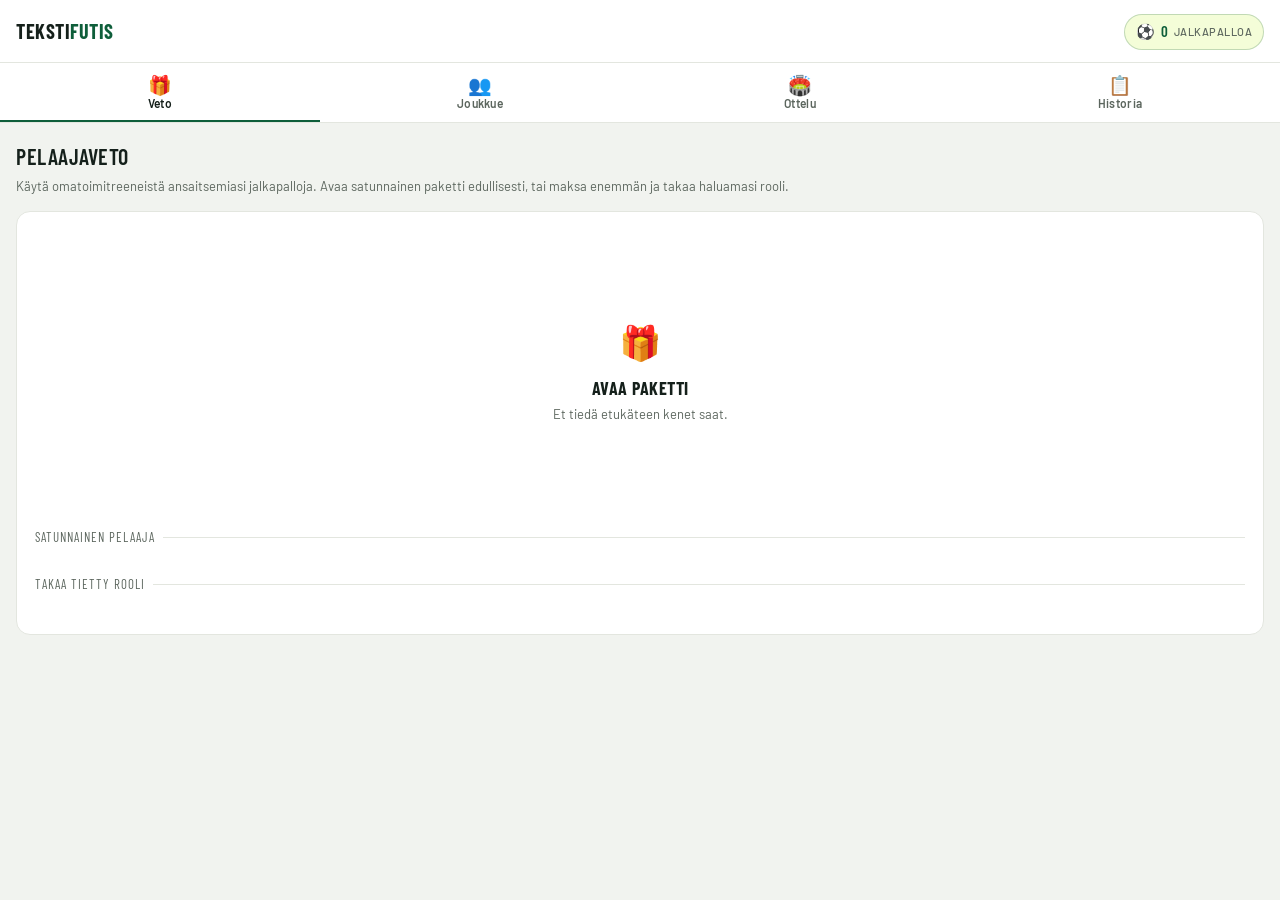
==== tekstifutis.html @ 1ab84e1a "Add files via upload" ====
<!DOCTYPE html>
<html lang="fi">
<head>
<meta charset="UTF-8">
<meta name="viewport" content="width=device-width, initial-scale=1.0, viewport-fit=cover">
<title>Tekstifutis</title>
<link rel="preconnect" href="https://fonts.googleapis.com">
<link rel="preconnect" href="https://fonts.gstatic.com" crossorigin>
<link href="https://fonts.googleapis.com/css2?family=Barlow:wght@400;500;600;700&family=Barlow+Condensed:wght@500;600;700&display=swap" rel="stylesheet">
<link rel="stylesheet" href="tekstifutis.css">
</head>
<body>
<div class="app">
  <div class="topbar">
    <div class="topbar-row">
      <div class="brand">Teksti<span>futis</span></div>
      <div class="pill gold"><span>⚽</span><span id="w-balls">0</span><span class="lbl">jalkapalloa</span></div>
    </div>
  </div>

  <nav class="tabs">
    <button class="tab active" data-tab="veto"><span class="ico">🎁</span>Veto</button>
    <button class="tab" data-tab="joukkue"><span class="ico">👥</span>Joukkue</button>
    <button class="tab" data-tab="ottelu"><span class="ico">🏟️</span>Ottelu</button>
    <button class="tab" data-tab="historia"><span class="ico">📋</span>Historia</button>
  </nav>

  <main>
    <section class="view active" id="view-veto">
      <h2>Pelaajaveto</h2>
      <p class="sub">Käytä omatoimitreeneistä ansaitsemiasi jalkapalloja. Avaa satunnainen paketti edullisesti, tai maksa enemmän ja takaa haluamasi rooli.</p>
      <div class="card">
        <div class="pack-stage" id="pack-stage">
          <div class="empty"><div class="ee">🎁</div><b>Avaa paketti</b><div style="font-size:13px;">Et tiedä etukäteen kenet saat.</div></div>
        </div>
        <div class="section-label">Satunnainen pelaaja</div>
        <div class="buy-list" id="buy-random"></div>
        <div class="section-label">Takaa tietty rooli</div>
        <div class="buy-list" id="buy-roles"></div>
        <p class="pity" id="pity-note"></p>
        <p class="pity" id="cap-note"></p>
      </div>
    </section>

    <section class="view" id="view-joukkue">
      <h2>Kokoonpano</h2>
      <p class="sub">8v8. Napauta paikkaa asettaaksesi pelaajan, tai vedä pelaajia paikalta toiselle, vaihtopenkille ja takaisin. Napauta pelaajaa nähdäksesi kaikki attribuutit.</p>
      <div class="teamname-row"><label for="teamname">Joukkue</label><input id="teamname" maxlength="22" placeholder="Oma joukkue"></div>
      <div class="formrow" id="formrow"></div>
      <div class="forces" id="forces"></div>
      <div class="pitch-wrap"><div class="pitch" id="pitch"></div></div>
      <div class="hint"><span class="warn-i">!</span> = pelaaja väärällä paikalla · vedä kahvasta <b>⠿</b> siirtääksesi pelaajan</div>
      <button class="btn btn-ghost" id="btn-autofill" style="margin-bottom:6px;">Täytä kenttä automaattisesti</button>
      <div class="section-label" id="sub-label">Vaihtopenkki</div>
      <div class="subrow" id="subrow"></div>
      <div id="bench-area"></div>
    </section>

    <section class="view" id="view-ottelu">
      <h2>Ottelu</h2>
      <p class="sub">Haasta vastustaja. Vahvuudet, väsyminen ja tuuri ratkaisevat — vaihtopelaajat auttavat loppukiriä.</p>
      <div id="match-area"></div>
    </section>

    <section class="view" id="view-historia">
      <h2>Historia</h2>
      <p class="sub">Aiemmat ottelusi ja niiden tulokset.</p>
      <div id="hist-area"></div>
    </section>
  </main>
</div>

<div class="overlay" id="overlay"><div class="sheet" id="sheet"></div></div>
<div class="toast" id="toast"></div>
<script src="tekstifutis.js"></script>
</body>
</html>
---- tekstifutis.css ----
:root{
    --bg:#F1F3EF; --surface:#FFFFFF; --ink:#15201B; --ink-soft:#5C665E; --ink-faint:#8A938B;
    --line:#E3E6DF; --brand:#0E5E3A; --accent:#C5F23E; --accent-ink:#1A2A10; --radius:14px;
    --bg2:var(--surface); --panel:var(--surface); --panel2:var(--bg);
    --grass:var(--brand); --grass-dim:#0B4A2E;
    --text:var(--ink); --muted:var(--ink-soft); --gold:#B07A12; --warn:#C0356A;
  }
  :root[data-theme="dark"]{
    --bg:#0F1512; --surface:#18201C; --ink:#E8ECE6; --ink-soft:#9CA79E; --ink-faint:#6C766E;
    --line:#29332D; --brand:#2BA06C; --accent:#C5F23E; --accent-ink:#16240C;
    --grass-dim:#1f9b4d; --gold:#D9A93A; --warn:#E0738F;
  }
  *{box-sizing:border-box; -webkit-tap-highlight-color:transparent;}
  html,body{margin:0;padding:0;}
  body{font-family:'Barlow',system-ui,sans-serif; background:var(--bg); color:var(--text); min-height:100dvh; line-height:1.45;}
  .app{margin:0 auto; min-height:100dvh; display:flex; flex-direction:column;
    background:var(--bg);}

  .topbar{position:sticky; top:0; z-index:20; padding:14px 16px 12px; background:var(--surface); border-bottom:1px solid var(--line);}
  .topbar-row{display:flex; align-items:center; justify-content:space-between; gap:10px;}
  .brand{font-family:'Barlow Condensed'; font-weight:700; font-size:20px; letter-spacing:.5px; text-transform:uppercase;}
  .brand span{color:var(--grass);}
  .pill{display:inline-flex; align-items:center; gap:6px; padding:6px 11px; border-radius:999px; font-family:'Barlow Condensed'; font-weight:600; font-size:15px; border:1px solid var(--line); background:var(--panel);}
  .pill.gold{color:var(--brand); border-color:rgba(14,94,58,.22); background:rgba(197,242,62,.20);}
  .pill .lbl{font-family:'Barlow'; font-weight:500; font-size:11px; color:var(--muted); text-transform:uppercase; letter-spacing:.5px;}

  .tabs{display:flex; background:var(--bg2); border-bottom:1px solid var(--line);}
  .tab{flex:1; padding:12px 4px 10px; text-align:center; cursor:pointer; border:none; background:none; color:var(--muted); font-family:'Barlow'; font-weight:600; font-size:12px; letter-spacing:.3px; border-bottom:2px solid transparent; transition:color .15s,border-color .15s;}
  .tab .ico{display:block; font-size:19px; margin-bottom:2px; line-height:1;}
  .tab.active{color:var(--text); border-bottom-color:var(--grass);}

  main{flex:1; padding:18px 16px 32px;}
  .view{display:none; animation:fade .2s ease;}
  .view.active{display:block;}
  @keyframes fade{from{opacity:0; transform:translateY(4px);} to{opacity:1; transform:none;}}
  h2{font-family:'Barlow Condensed'; font-weight:600; font-size:22px; text-transform:uppercase; letter-spacing:.5px; margin:0 0 4px;}
  .sub{color:var(--muted); font-size:13px; margin:0 0 16px;}

  .card{background:var(--panel); border:1px solid var(--line); border-radius:14px; padding:18px;}
  .card + .card{margin-top:14px;}
  .btn{display:inline-flex; align-items:center; justify-content:center; gap:8px; width:100%; padding:14px; border:none; border-radius:12px; cursor:pointer; font-family:'Barlow Condensed'; font-weight:600; font-size:16px; letter-spacing:.5px; text-transform:uppercase; transition:transform .08s,filter .15s;}
  .btn:active{transform:scale(.98);}
  .btn-primary{background:var(--brand); color:#fff;}
  .btn-gold{background:var(--gold); color:#1a1404;}
  .btn-ghost{background:var(--panel2); color:var(--text); border:1px solid var(--line);}
  .btn-danger{background:rgba(192,53,106,.10); color:var(--warn); border:1px solid rgba(192,53,106,.30);}
  .btn:disabled{opacity:.4; cursor:not-allowed; filter:grayscale(.4);}

  .big-num{font-family:'Barlow Condensed'; font-weight:700; font-size:46px; line-height:1; color:var(--grass);}
  .train-meta{display:flex; justify-content:space-between; align-items:flex-end; margin-bottom:16px;}
  .daycount{text-align:right; color:var(--muted); font-size:13px;}
  .daycount b{display:block; font-family:'Barlow Condensed'; font-size:24px; color:var(--text);}
  .dots{display:flex; gap:6px; margin:14px 0 18px;}
  .dot{flex:1; height:6px; border-radius:3px; background:var(--line);}
  .dot.on{background:var(--grass);}
  .pity{font-size:12px; color:var(--muted); margin-top:12px; text-align:center;}

  .pack-stage{min-height:280px; display:flex; flex-direction:column; align-items:center; justify-content:center; gap:18px; position:relative; overflow:hidden;}
  .reveal-wrap{position:relative; display:flex; align-items:center; justify-content:center;}
  .reveal-card{position:relative; z-index:2; width:210px; border-radius:16px; padding:18px; text-align:center; border:2px solid var(--rc,#9ca3af); background:linear-gradient(180deg,var(--panel2),var(--panel)); box-shadow:0 0 0 1px rgba(0,0,0,.3),0 14px 40px -10px var(--rc,#9ca3af); animation:pop .45s cubic-bezier(.2,1.3,.4,1); overflow:hidden;}
  @keyframes pop{0%{opacity:0; transform:scale(.6) rotateY(40deg);} 100%{opacity:1; transform:none;}}
  .reveal-card .rar{font-family:'Barlow Condensed'; font-weight:700; font-size:12px; letter-spacing:1.5px; text-transform:uppercase; color:var(--rc);}
  .reveal-card .stars{font-size:15px; color:var(--rc); margin:2px 0 8px; letter-spacing:2px;}
  .reveal-card .pname{font-family:'Barlow Condensed'; font-weight:600; font-size:21px; line-height:1.1;}
  .reveal-card .ppos{display:inline-block; margin-top:6px; font-size:11px; font-weight:600; color:var(--muted); text-transform:uppercase; letter-spacing:.5px;}
  .reveal-stats{display:grid; grid-template-columns:1fr 1fr; gap:5px 12px; margin-top:14px; text-align:left;}
  .reveal-stats div{display:flex; justify-content:space-between; font-size:12px; color:var(--muted);}
  .reveal-stats b{color:var(--text); font-family:'Barlow Condensed'; font-weight:600;}
  /* OSTOEFEKTIT (kasvavat harvinaisuuden mukaan) */
  .reveal-card.fx-shine::after{content:''; position:absolute; inset:0; background:linear-gradient(110deg,transparent 30%,rgba(255,255,255,.4) 50%,transparent 70%); transform:translateX(-130%) skewX(-18deg); animation:shine 1s ease .3s 1 forwards; pointer-events:none;}
  .reveal-card.fx-pulse{animation:pop .45s cubic-bezier(.2,1.3,.4,1), glowpulse 1.6s ease .45s infinite;}
  @keyframes shine{to{transform:translateX(130%) skewX(-18deg);}}
  @keyframes glowpulse{0%,100%{box-shadow:0 0 0 1px rgba(0,0,0,.3),0 14px 40px -12px var(--rc);}50%{box-shadow:0 0 0 1px rgba(0,0,0,.3),0 14px 56px -6px var(--rc);}}
  .fx-rays{position:absolute; z-index:1; width:340px; height:340px; left:50%; top:50%; transform:translate(-50%,-50%); border-radius:50%; opacity:.22; pointer-events:none;
    background:repeating-conic-gradient(from 0deg, var(--rc) 0deg 4deg, transparent 4deg 17deg);
    -webkit-mask:radial-gradient(circle, #000 12%, transparent 62%); mask:radial-gradient(circle, #000 12%, transparent 62%); animation:spin 7s linear infinite;}
  @keyframes spin{to{transform:translate(-50%,-50%) rotate(360deg);}}
  .fx-flash{position:absolute; z-index:0; inset:0; pointer-events:none; background:radial-gradient(circle at center, var(--rc) 0%, transparent 60%); opacity:0; animation:flash 1.1s ease forwards;}
  @keyframes flash{0%{opacity:.5;}100%{opacity:0;}}
  .sparkle{position:absolute; z-index:3; left:50%; top:50%; width:7px; height:7px; border-radius:50%; background:var(--rc); box-shadow:0 0 7px var(--rc); pointer-events:none; animation:sparkle .95s ease forwards;}
  @keyframes sparkle{0%{transform:translate(-50%,-50%) scale(.2); opacity:0;}18%{opacity:1;}100%{transform:translate(calc(-50% + var(--dx)),calc(-50% + var(--dy))) scale(.9); opacity:0;}}

  .buy-list{display:flex; flex-direction:column; gap:8px; margin-top:4px;}
  .buy-btn{padding:12px; border-radius:12px; border:1px solid var(--line); background:var(--panel); cursor:pointer; display:flex; align-items:center; gap:11px; transition:transform .08s, border-color .15s;}
  .buy-btn:active{transform:scale(.98);}
  .buy-btn:disabled{opacity:.45; cursor:not-allowed;}
  .buy-btn .bb-badge{width:32px; height:32px; border-radius:9px; display:flex; align-items:center; justify-content:center; font-family:'Barlow Condensed'; font-weight:700; font-size:13px; flex-shrink:0;}
  .buy-btn .bb-badge.rnd{background:var(--panel2); color:var(--text); border:1px dashed var(--line);}
  .buy-btn .bb-label{font-family:'Barlow Condensed'; font-weight:600; font-size:15px; flex:1; min-width:0; text-align:left; letter-spacing:.2px;}
  .buy-btn .bb-cost{margin-left:auto; flex-shrink:0; font-size:13px; color:var(--brand); font-weight:700; background:rgba(197,242,62,.20); border:1px solid rgba(14,94,58,.20); padding:4px 10px; border-radius:8px; white-space:nowrap;}
  .confirm-line{display:flex; justify-content:space-between; align-items:center; padding:11px 0; border-bottom:1px solid var(--line); font-size:14px;}
  .confirm-line:last-of-type{border-bottom:none;}
  .confirm-line .cl-v{font-family:'Barlow Condensed'; font-weight:700; font-size:16px;}
  .confirm-line .cl-v.bad{color:var(--warn);}
  .confirm-line .cl-v.good{color:var(--grass);}

  .teamname-row{display:flex; align-items:center; gap:8px; margin-bottom:14px;}
  .teamname-row label{font-size:11px; color:var(--muted); text-transform:uppercase; letter-spacing:.5px; flex-shrink:0;}
  #teamname{flex:1; min-width:0; background:var(--panel); border:1px solid var(--line); border-radius:10px; color:var(--text); font-family:'Barlow Condensed'; font-weight:600; font-size:16px; padding:9px 12px; letter-spacing:.3px;}
  #teamname:focus{outline:none; border-color:var(--grass);}

  .forces{display:grid; grid-template-columns:repeat(4,1fr); gap:8px; margin-bottom:14px;}
  .force{background:var(--panel); border:1px solid var(--line); border-radius:10px; padding:9px 6px; text-align:center;}
  .force .fl{font-size:10px; color:var(--muted); text-transform:uppercase; letter-spacing:.5px;}
  .force .fv{font-family:'Barlow Condensed'; font-weight:700; font-size:22px;}

  .formrow{display:flex; gap:6px; margin-bottom:12px;}
  .formbtn{flex:1; padding:9px 2px; border-radius:9px; border:1px solid var(--line); background:var(--panel); color:var(--muted); font-family:'Barlow Condensed'; font-weight:600; font-size:12.5px; cursor:pointer; letter-spacing:.3px;}
  .formbtn.active{border-color:var(--grass); color:var(--text); background:var(--panel2);}

  .pitch-wrap{position:relative; width:100%; max-width:380px; margin:0 auto 6px;}
  .pitch{position:relative; width:100%; aspect-ratio:7/9; border-radius:12px; overflow:hidden; border:2px solid rgba(255,255,255,.22);
    background:repeating-linear-gradient(180deg,#0E5E3A 0 11.11%,#0C5232 11.11% 22.22%);}
  .m{position:absolute; border:1.5px solid rgba(255,255,255,.28); pointer-events:none;}
  .m-half{left:0; right:0; top:50%; height:0; border-width:0 0 1.5px 0;}
  .m-circle{width:30%; aspect-ratio:1; left:50%; top:50%; transform:translate(-50%,-50%); border-radius:50%;}
  .m-spot{width:5px; height:5px; background:rgba(255,255,255,.5); border:none; border-radius:50%; left:50%; top:50%; transform:translate(-50%,-50%);}
  .m-box{width:56%; height:15%; left:50%; transform:translateX(-50%);}
  .m-box.top{top:0; border-top:none;} .m-box.bot{bottom:0; border-bottom:none;}
  .m-goal{width:24%; height:4%; left:50%; transform:translateX(-50%);}
  .m-goal.top{top:0; border-top:none;} .m-goal.bot{bottom:0; border-bottom:none;}

  .slot{position:absolute; transform:translate(-50%,-50%); z-index:3; cursor:pointer; border:none; background:none; padding:0; touch-action:none; user-select:none;}
  .slot-empty{width:46px; height:46px; border-radius:50%; border:2px dashed rgba(255,255,255,.42); display:flex; flex-direction:column; align-items:center; justify-content:center; color:rgba(255,255,255,.85); background:rgba(0,0,0,.18);}
  .slot-empty .se-role{font-family:'Barlow Condensed'; font-weight:700; font-size:12px; line-height:1;}
  .slot-empty .se-plus{font-size:13px; line-height:1; opacity:.8;}

  /* UUSI PELAAJAKORTTI */
  .slot-card{width:88px; border-radius:10px; padding:5px 6px 6px; background:var(--surface); border:1.5px solid var(--cardc,#9ca3af); box-shadow:0 2px 10px -3px rgba(0,0,0,.12); position:relative;}
  .sc-name{font-size:11px; font-weight:700; white-space:nowrap; overflow:hidden; text-overflow:ellipsis; line-height:1.15; margin-bottom:3px; text-align:center;}
  .sc-body{display:flex; align-items:center; gap:6px;}
  .sc-ovr{font-family:'Barlow Condensed'; font-weight:700; font-size:27px; line-height:.85; color:var(--cardc); flex-shrink:0;}
  .sc-attrs{display:flex; flex-direction:column; gap:1px; flex:1; min-width:0;}
  .sc-role{align-self:stretch; font-family:'Barlow Condensed'; font-weight:700; font-size:8px; line-height:1; padding:2px 0; border-radius:3px; text-align:center; margin-bottom:2px; letter-spacing:.3px;}
  .sc-chip{display:flex; justify-content:space-between; gap:3px; font-size:9px; font-weight:700; color:var(--muted); line-height:1.25;}
  .sc-chip .v{color:var(--text);}
  .sc-warn{position:absolute; top:-7px; right:-6px; width:17px; height:17px; border-radius:50%; background:var(--warn); color:#1a0606; font-size:11px; font-weight:800; display:flex; align-items:center; justify-content:center; line-height:1; z-index:2;}
  .pos-MV{background:#fbbf24; color:#1a1404;} .pos-P{background:#3b82f6; color:#fff;} .pos-K{background:#2ee06a; color:#07140c;} .pos-H{background:#ef4444; color:#fff;}

  .slot.drop-hi .slot-empty{border-color:var(--grass); background:rgba(46,224,106,.3);}
  .slot.drop-hi .slot-card{outline:2px solid var(--grass); outline-offset:2px;}
  .subcell.drop-hi{border-color:var(--grass)!important; border-style:solid!important; background:rgba(46,224,106,.12)!important;}
  #bench-area.drop-hi-zone{outline:2px dashed var(--grass); outline-offset:5px; border-radius:12px;}
  .drag-ghost{position:fixed; z-index:90; pointer-events:none; transform:translate(-50%,-50%); opacity:.95;}
  .ghost-card{width:74px; border-radius:9px; padding:5px; text-align:center; background:var(--surface); border:1.5px solid var(--cardc,#9ca3af); box-shadow:0 6px 18px rgba(0,0,0,.14);}
  .ghost-card .gc-ovr{font-family:'Barlow Condensed'; font-weight:700; font-size:20px; color:var(--cardc);}
  .ghost-card .gc-name{font-size:10px; font-weight:600; white-space:nowrap; overflow:hidden; text-overflow:ellipsis;}

  .hint{font-size:11px; color:var(--muted); text-align:center; margin:8px 0 14px; line-height:1.6;}
  .hint .warn-i{color:var(--warn); font-weight:700;}

  .section-label{font-family:'Barlow Condensed'; font-size:13px; text-transform:uppercase; letter-spacing:1px; color:var(--muted); margin:18px 0 10px; display:flex; align-items:center; gap:8px;}
  .section-label::after{content:''; flex:1; height:1px; background:var(--line);}

  /* VAIHTOPENKKI */
  .subrow{display:grid; grid-template-columns:repeat(3,1fr); gap:8px; margin-bottom:4px;}
  .subcell{border-radius:11px; border:1px solid var(--line); background:var(--panel); padding:8px 8px 9px; min-height:64px; cursor:pointer; touch-action:none; user-select:none; display:flex; flex-direction:column; gap:5px;}
  .subcell.empty{border-style:dashed; align-items:center; justify-content:center; color:var(--muted); text-align:center; gap:3px;}
  .subcell.empty .se-plus{font-size:18px; line-height:1;}
  .subcell.empty .se-tx{font-size:10px;}
  .sub-top{display:flex; align-items:center; gap:6px;}
  .sub-badge{width:24px; height:24px; border-radius:6px; display:flex; align-items:center; justify-content:center; font-family:'Barlow Condensed'; font-weight:700; font-size:10px; flex-shrink:0;}
  .sub-name{font-size:12px; font-weight:600; white-space:nowrap; overflow:hidden; text-overflow:ellipsis; flex:1;}
  .sub-bot{display:flex; align-items:center; gap:8px;}
  .sub-ovr{font-family:'Barlow Condensed'; font-weight:700; font-size:18px; color:var(--cardc); line-height:1;}
  .sub-attrs{font-size:9px; color:var(--muted); white-space:nowrap; overflow:hidden; text-overflow:ellipsis;}

  /* KOKOELMA */
  .plist{display:flex; flex-direction:column; gap:8px;}
  .prow{display:flex; align-items:center; gap:11px; padding:10px 12px; border-radius:11px; background:var(--panel); border:1px solid var(--line); cursor:grab; user-select:none; -webkit-user-select:none; touch-action:none;}
  .prow:active{cursor:grabbing;}
  body.dragging, body.dragging *{user-select:none !important; -webkit-user-select:none !important; cursor:grabbing !important;}
  .pos-badge{flex-shrink:0; width:34px; height:34px; border-radius:9px; display:flex; align-items:center; justify-content:center; font-family:'Barlow Condensed'; font-weight:700; font-size:13px;}
  .pinfo{flex:1; min-width:0;}
  .pinfo .pn{font-weight:600; font-size:14px; display:flex; align-items:center; gap:7px;}
  .rar-tag{font-size:9px; font-weight:700; text-transform:uppercase; letter-spacing:.5px; padding:2px 5px; border-radius:4px;}
  .pinfo .pst{font-size:11px; color:var(--muted); margin-top:1px;}
  .ovr{flex-shrink:0; font-family:'Barlow Condensed'; font-weight:700; font-size:21px; width:30px; text-align:center;}
  .grip{flex-shrink:0; padding:8px 4px; margin:-8px -2px; color:var(--muted); cursor:grab; touch-action:none; user-select:none; font-size:17px; line-height:1; letter-spacing:-2px;}
  .grip:active{cursor:grabbing;}

  .empty{text-align:center; padding:30px 16px; color:var(--muted);}
  .empty .ee{font-size:34px; margin-bottom:8px;}
  .empty b{display:block; color:var(--text); font-family:'Barlow Condensed'; font-size:18px; margin-bottom:4px; text-transform:uppercase; letter-spacing:.5px;}

  .overlay{position:fixed; inset:0; background:rgba(4,10,7,.72); backdrop-filter:blur(3px); z-index:60; display:none; align-items:flex-end; justify-content:center;}
  .overlay.show{display:flex;}
  .sheet{width:100%; max-width:480px; background:var(--bg2); border-top-left-radius:20px; border-top-right-radius:20px; border:1px solid var(--line); border-bottom:none; padding:20px 16px calc(24px + env(safe-area-inset-bottom)); max-height:84dvh; overflow-y:auto; animation:up .25s cubic-bezier(.2,.9,.3,1);}
  @keyframes up{from{transform:translateY(100%);} to{transform:none;}}
  .sheet-grab{width:38px; height:4px; border-radius:2px; background:var(--line); margin:0 auto 16px;}
  .dt-head{display:flex; align-items:center; gap:12px; margin-bottom:6px;}
  .dt-pos{width:46px; height:46px; border-radius:11px; display:flex; align-items:center; justify-content:center; font-family:'Barlow Condensed'; font-weight:700; font-size:15px; flex-shrink:0;}
  .dt-name{font-family:'Barlow Condensed'; font-weight:600; font-size:22px; line-height:1.1;}
  .dt-meta{font-size:12px; color:var(--muted); margin-top:2px;}
  .dt-ovr{margin-left:auto; font-family:'Barlow Condensed'; font-weight:700; font-size:34px;}
  .dt-warn{background:rgba(192,53,106,.10); border:1px solid rgba(192,53,106,.30); color:var(--warn); font-size:12px; padding:9px 12px; border-radius:9px; margin:12px 0;}
  .attrs{display:flex; flex-direction:column; gap:9px; margin:16px 0;}
  .attr{display:flex; align-items:center; gap:10px;}
  .attr .al{width:84px; font-size:12px; color:var(--muted); display:flex; align-items:center; gap:5px;}
  .attr.key .al{color:var(--text); font-weight:600;}
  .attr .star{color:var(--gold); font-size:10px;}
  .attr .bar{flex:1; height:8px; border-radius:4px; background:var(--panel2); overflow:hidden;}
  .attr .fill{height:100%; border-radius:4px; background:var(--grass);}
  .attr .av{width:26px; text-align:right; font-family:'Barlow Condensed'; font-weight:700; font-size:14px;}
  .sheet-actions{display:flex; flex-direction:column; gap:9px; margin-top:6px;}
  .pick-list{display:flex; flex-direction:column; gap:8px; margin-top:4px;}
  .pick-row{display:flex; align-items:center; gap:11px; padding:10px 12px; border-radius:11px; background:var(--panel); border:1px solid var(--line); cursor:pointer; width:100%; text-align:left;}
  .pick-row.match{border-color:var(--grass-dim);}
  .pick-tag{margin-left:auto; font-size:10px; font-weight:600; padding:3px 7px; border-radius:6px; flex-shrink:0;}
  .pick-tag.ok{background:rgba(14,94,58,.12); color:var(--brand);} .pick-tag.off{background:rgba(192,53,106,.12); color:var(--warn);}

  .scoreboard{background:var(--surface); border:1px solid var(--line); border-radius:14px; padding:16px; text-align:center; margin-bottom:14px;}
  .sb-teams{display:flex; align-items:center; justify-content:center; gap:14px;}
  .sb-name{flex:1; font-family:'Barlow Condensed'; font-weight:600; font-size:15px; text-transform:uppercase; letter-spacing:.5px; word-break:break-word;}
  .sb-name.home{text-align:right; color:var(--grass);}
  .sb-name.away{text-align:left;}
  .sb-score{font-family:'Barlow Condensed'; font-weight:700; font-size:38px; min-width:96px;}
  .sb-min{font-size:11px; color:var(--muted); margin-top:4px; letter-spacing:1px; text-transform:uppercase;}
  .feed{display:flex; flex-direction:column; gap:7px; margin-top:14px;}
  .ev{display:flex; gap:10px; padding:9px 12px; border-radius:10px; background:var(--panel); border:1px solid var(--line); font-size:13px; animation:slidein .3s ease;}
  @keyframes slidein{from{opacity:0; transform:translateX(-8px);} to{opacity:1; transform:none;}}
  .ev .emin{font-family:'Barlow Condensed'; font-weight:700; color:var(--muted); flex-shrink:0; width:40px; white-space:nowrap;}
  .ev.goal{font-weight:600;}
  .ev.goal .etxt{font-family:'Barlow Condensed'; font-weight:600; font-size:15px; text-transform:uppercase; letter-spacing:.5px;}
  .ev.goal-home{background:rgba(14,94,58,.10); border-color:var(--brand); border-left:4px solid var(--brand);}
  .ev.goal-home .etxt{color:var(--grass);}
  .ev.goal-home .emin{color:var(--grass);}
  .ev.goal-away{background:rgba(192,53,106,.10); border-color:var(--warn); border-left:4px solid var(--warn);}
  .ev.goal-away .etxt{color:var(--warn);}
  .ev.goal-away .emin{color:var(--warn);}
  .nm{font-weight:700;}
  .nm.home{color:var(--brand);} .nm.away{color:var(--warn);}
  .tm.home{color:var(--brand); font-weight:600;} .tm.away{color:var(--warn); font-weight:600;}
  .sb-score.flash-home{animation:flashHome .7s ease;} .sb-score.flash-away{animation:flashAway .7s ease;}
  @keyframes flashHome{0%,100%{color:inherit;}40%{color:var(--grass); transform:scale(1.12);}}
  @keyframes flashAway{0%,100%{color:inherit;}40%{color:#f1948a; transform:scale(1.12);}}
  .ev.save{border-color:#3a5a6a;}
  .ev.chance{border-color:#8a6d2e;}
  .ev.kortti, .ev.rike{background:linear-gradient(90deg,#3a2e10,#13241c); border-color:#7a5e1a;}
  .ev.kortti .emin, .ev.rike .emin{color:var(--gold);}
  .ev.lisa{border-color:#3a5a6a; border-style:dashed; color:var(--text); font-weight:600;}
  .ev.lisa .emin{color:#2563B0;}
  .ev.sub{border-color:#2e6a8a; background:linear-gradient(90deg,#10222e,#13241c);}
  .ev.sub .emin{color:#2563B0;}
  .ev.info{opacity:.85; font-style:italic; color:var(--muted);}
  .ev.info .emin{color:var(--ink-faint);}
  .result-banner{text-align:center; padding:18px; border-radius:14px; margin-top:14px; animation:pop .4s;}
  .result-banner.win{background:linear-gradient(180deg,#10331e,#0e1b15); border:1px solid var(--grass-dim);}
  .result-banner.loss{background:linear-gradient(180deg,#331515,#0e1b15); border:1px solid #5a2323;}
  .result-banner.draw{background:var(--panel); border:1px solid var(--line);}
  .result-banner .rt{font-family:'Barlow Condensed'; font-weight:700; font-size:26px; text-transform:uppercase; letter-spacing:1px;}
  .result-banner .rr{font-size:13px; color:var(--muted); margin-top:4px;}

  .toast{position:fixed; left:50%; bottom:26px; transform:translateX(-50%) translateY(20px); opacity:0; background:#06140d; border:1px solid var(--grass-dim); color:var(--text); padding:11px 18px; border-radius:11px; font-size:14px; font-weight:500; pointer-events:none; transition:opacity .25s,transform .25s; z-index:70; max-width:90%;}
  .toast.show{opacity:1; transform:translateX(-50%) translateY(0);}

  /* JUHLINTAEFEKTIT */
  #fx-layer{position:fixed; inset:0; pointer-events:none; z-index:80; overflow:hidden;}
  .confetti{position:absolute; width:9px; height:14px; border-radius:2px; will-change:transform,opacity;}
  @keyframes confFall{0%{transform:translateY(-30px) rotate(0); opacity:1;} 100%{transform:translateY(110vh) rotate(760deg); opacity:.9;}}
  @keyframes confBurst{0%{transform:translate(0,0) rotate(0) scale(1); opacity:1;} 100%{transform:translate(var(--bx),var(--by)) rotate(560deg) scale(.7); opacity:0;}}
  .goal-flash{position:fixed; inset:0; z-index:79; pointer-events:none; background:radial-gradient(circle at center, rgba(46,224,106,.4), transparent 62%); opacity:.85; animation:flashFade .85s ease forwards;}
  .goal-flash.away{background:radial-gradient(circle at center, rgba(226,85,85,.34), transparent 62%);}
  @keyframes flashFade{to{opacity:0;}}
  .goal-banner{position:fixed; left:50%; top:34%; z-index:81; font-family:'Barlow Condensed'; font-weight:700; font-size:58px; color:var(--grass); text-shadow:0 6px 26px rgba(0,0,0,.7),0 0 30px rgba(46,224,106,.6); opacity:0; pointer-events:none; text-transform:uppercase; letter-spacing:2px; white-space:nowrap; animation:goalPop 1.5s cubic-bezier(.2,1.2,.3,1) forwards;}
  @keyframes goalPop{0%{opacity:0; transform:translate(-50%,-50%) scale(.4) rotate(-6deg);} 16%{opacity:1; transform:translate(-50%,-50%) scale(1.15) rotate(2deg);} 32%{transform:translate(-50%,-50%) scale(1) rotate(0);} 78%{opacity:1;} 100%{opacity:0; transform:translate(-50%,-50%) scale(1.06);}}
  .win-overlay{position:fixed; inset:0; z-index:82; display:flex; align-items:center; justify-content:center; pointer-events:none;}
  .win-card{text-align:center; animation:winPop 2.6s cubic-bezier(.2,1.2,.3,1) forwards;}
  .win-card .win-trophy{font-size:84px; filter:drop-shadow(0 8px 24px rgba(0,0,0,.6));}
  .win-card .win-title{font-family:'Barlow Condensed'; font-weight:700; font-size:46px; color:var(--gold); letter-spacing:4px; text-shadow:0 4px 22px rgba(0,0,0,.8),0 0 30px rgba(251,191,36,.5); margin-top:-4px;}
  @keyframes winPop{0%{opacity:0; transform:scale(.3);} 12%{opacity:1; transform:scale(1.18);} 26%{transform:scale(1);} 84%{opacity:1;} 100%{opacity:0; transform:scale(1.05);}}

  /* HISTORIA */
  .hist-list{display:flex; flex-direction:column; gap:8px;}
  .hist-row{display:flex; align-items:center; gap:12px; padding:12px 14px; border-radius:11px; background:var(--panel); border:1px solid var(--line); border-left:4px solid var(--line);}
  .hist-row.win{border-left-color:var(--grass);} .hist-row.draw{border-left-color:var(--muted);} .hist-row.loss{border-left-color:#e25555;}
  .hist-res{width:30px; height:30px; border-radius:8px; display:flex; align-items:center; justify-content:center; font-family:'Barlow Condensed'; font-weight:700; font-size:14px; flex-shrink:0;}
  .hist-res.win{background:#10331e; color:var(--grass);} .hist-res.draw{background:var(--panel2); color:var(--muted);} .hist-res.loss{background:#2a1414; color:#f1948a;}
  .hist-teams{flex:1; min-width:0; font-size:13px;}
  .hist-teams .ht-vs{color:var(--muted); font-size:11px;}
  .hist-score{font-family:'Barlow Condensed'; font-weight:700; font-size:20px; flex-shrink:0;}
  .hist-score .hs-h{color:var(--grass);} .hist-score .hs-a{color:#f1948a;}

  @media (prefers-reduced-motion:reduce){ *{animation:none !important; transition:none !important;} }
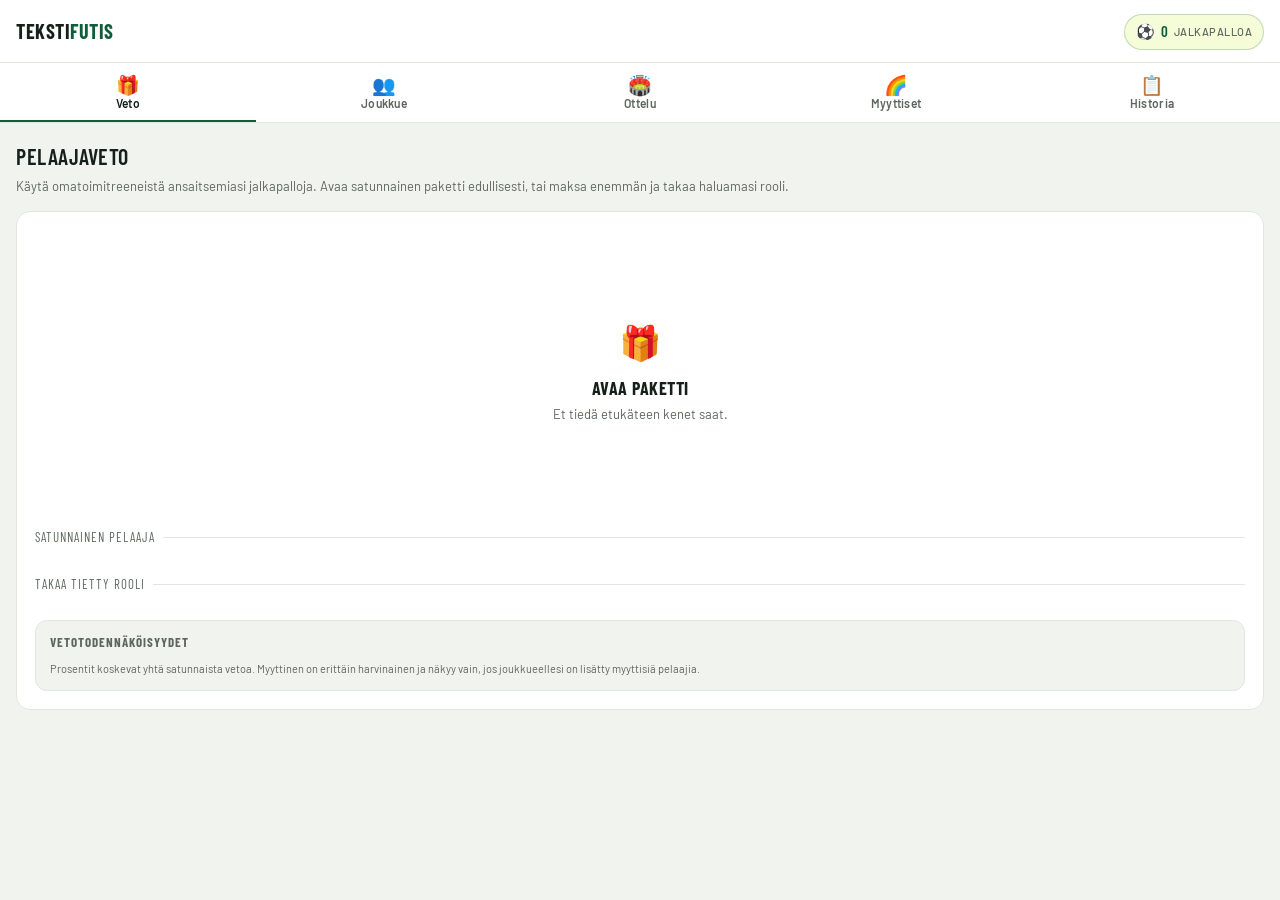
==== commit b777045d: "Add files via upload" ====
--- a/tekstifutis.html
+++ b/tekstifutis.html
@@ -22,6 +22,7 @@
     <button class="tab active" data-tab="veto"><span class="ico">🎁</span>Veto</button>
     <button class="tab" data-tab="joukkue"><span class="ico">👥</span>Joukkue</button>
     <button class="tab" data-tab="ottelu"><span class="ico">🏟️</span>Ottelu</button>
+    <button class="tab" data-tab="myyttiset"><span class="ico">🌈</span>Myyttiset</button>
     <button class="tab" data-tab="historia"><span class="ico">📋</span>Historia</button>
   </nav>
 
@@ -39,6 +40,11 @@
         <div class="buy-list" id="buy-roles"></div>
         <p class="pity" id="pity-note"></p>
         <p class="pity" id="cap-note"></p>
+        <div class="prob-panel">
+          <div class="prob-title">Vetotodennäköisyydet</div>
+          <div id="prob-list"></div>
+          <div class="prob-foot">Prosentit koskevat yhtä satunnaista vetoa. Myyttinen on erittäin harvinainen ja näkyy vain, jos joukkueellesi on lisätty myyttisiä pelaajia.</div>
+        </div>
       </div>
     </section>
 
@@ -62,6 +68,12 @@
       <div id="match-area"></div>
     </section>
 
+    <section class="view" id="view-myyttiset">
+      <h2>Myyttiset</h2>
+      <p class="sub">Erittäin harvinaisia keräilykortteja — valmentajan lisäämiä pelaajia, joiden kaikki attribuutit ovat 100. Näitä ei voi asettaa kentälle; ne ovat pelkkiä keräilykortteja. Onnistut saamaan myyttisen vain harvinaisella tuurilla pakettia avatessa.</p>
+      <div id="myth-area"></div>
+    </section>
+
     <section class="view" id="view-historia">
       <h2>Historia</h2>
       <p class="sub">Aiemmat ottelusi ja niiden tulokset.</p>
--- a/tekstifutis.css
+++ b/tekstifutis.css
@@ -282,3 +282,56 @@
   .hist-score .hs-h{color:var(--grass);} .hist-score .hs-a{color:#f1948a;}
 
   @media (prefers-reduced-motion:reduce){ *{animation:none !important; transition:none !important;} }
+
+  /* ═══ MYYTTINEN (keräilykortit + efektit + todennäköisyydet) ═══ */
+  .prob-panel{margin-top:16px; padding:12px 14px; border:1px solid var(--line); border-radius:12px; background:var(--panel2);}
+  .prob-title{font-family:'Barlow Condensed'; font-weight:700; font-size:13px; text-transform:uppercase; letter-spacing:1px; color:var(--muted); margin-bottom:8px;}
+  .prob-row{display:flex; align-items:center; gap:10px; padding:5px 0; border-bottom:1px solid var(--line);}
+  .prob-row:last-of-type{border-bottom:none;}
+  .prob-dot{width:11px; height:11px; border-radius:50%; flex-shrink:0; box-shadow:0 0 6px currentColor;}
+  .prob-name{flex:1; text-transform:capitalize; font-size:13.5px; font-weight:600; color:var(--text);}
+  .prob-pct{font-family:'Barlow Condensed'; font-weight:700; font-size:15px; color:var(--text);}
+  .prob-row.prob-myth{position:relative;}
+  .prob-row.prob-myth .prob-name{background:linear-gradient(90deg,#ff3cac,#7c4dff,#22d3ee,#2ee06a,#fbbf24); -webkit-background-clip:text; background-clip:text; -webkit-text-fill-color:transparent; font-weight:800;}
+  .prob-row.prob-myth .prob-pct{background:linear-gradient(90deg,#ff3cac,#7c4dff,#22d3ee); -webkit-background-clip:text; background-clip:text; -webkit-text-fill-color:transparent;}
+  .prob-foot{margin-top:9px; font-size:11px; color:var(--muted); line-height:1.5;}
+
+  /* Myyttinen reveal-kortti */
+  .reveal-card.myth-card{border:2px solid transparent; background:
+     linear-gradient(180deg,var(--panel2),var(--panel)) padding-box,
+     linear-gradient(120deg,#ff3cac,#7c4dff,#22d3ee,#2ee06a,#fbbf24,#ff3cac) border-box;
+     box-shadow:0 0 0 1px rgba(0,0,0,.25), 0 0 30px 4px rgba(255,60,172,.55), 0 0 60px 10px rgba(124,77,255,.4);
+     animation:pop .45s cubic-bezier(.2,1.3,.4,1), mythGlow 1.4s ease .45s infinite;}
+  .myth-crown{font-size:30px; line-height:1; margin-bottom:2px; animation:mythBob 1.6s ease infinite;}
+  .rar.myth-rar{background:linear-gradient(90deg,#ff3cac,#7c4dff,#22d3ee,#2ee06a,#fbbf24); -webkit-background-clip:text; background-clip:text; -webkit-text-fill-color:transparent; font-size:14px; letter-spacing:2px;}
+  .myth-stars{background:linear-gradient(90deg,#ff3cac,#fbbf24); -webkit-background-clip:text; background-clip:text; -webkit-text-fill-color:transparent;}
+  .fx-rays.myth-rays{opacity:.4; width:380px; height:380px; background:conic-gradient(from 0deg,#ff3cac,#7c4dff,#22d3ee,#2ee06a,#fbbf24,#ff3cac); animation:spin 5s linear infinite;}
+  .fx-flash.myth-flash{background:radial-gradient(circle at center,#fff 0%,rgba(255,60,172,.6) 30%,transparent 65%); animation:flash 1.2s ease forwards;}
+  .myth-boom{position:fixed; z-index:9998; left:50%; top:40%; width:20px; height:20px; border-radius:50%; transform:translate(-50%,-50%);
+     border:5px solid #ff3cac; box-shadow:0 0 30px 8px rgba(255,60,172,.7); animation:mythBoom 1.2s cubic-bezier(.15,.8,.3,1) forwards; pointer-events:none;}
+  .myth-banner{position:fixed; z-index:9999; left:50%; top:26%; transform:translate(-50%,-50%) scale(.6); font-family:'Barlow Condensed'; font-weight:800; font-size:38px; letter-spacing:1px; white-space:nowrap;
+     background:linear-gradient(90deg,#ff3cac,#7c4dff,#22d3ee,#2ee06a,#fbbf24,#ff3cac); background-size:200% auto; -webkit-background-clip:text; background-clip:text; -webkit-text-fill-color:transparent;
+     text-shadow:0 4px 30px rgba(124,77,255,.5); animation:mythBanner 2.7s ease forwards, mythHue 2s linear infinite; pointer-events:none;}
+  @keyframes mythGlow{0%,100%{box-shadow:0 0 0 1px rgba(0,0,0,.25),0 0 30px 4px rgba(255,60,172,.55),0 0 60px 10px rgba(124,77,255,.4);} 50%{box-shadow:0 0 0 1px rgba(0,0,0,.25),0 0 44px 8px rgba(34,211,238,.6),0 0 80px 16px rgba(46,224,106,.45);}}
+  @keyframes mythBob{0%,100%{transform:translateY(0) rotate(-4deg);} 50%{transform:translateY(-5px) rotate(4deg);}}
+  @keyframes spin{to{transform:translate(-50%,-50%) rotate(360deg);}}
+  @keyframes mythBoom{0%{width:20px;height:20px;opacity:1;border-width:6px;} 100%{width:520px;height:520px;opacity:0;border-width:1px;}}
+  @keyframes mythBanner{0%{opacity:0;transform:translate(-50%,-50%) scale(.5);} 15%{opacity:1;transform:translate(-50%,-50%) scale(1.12);} 30%{transform:translate(-50%,-50%) scale(1);} 80%{opacity:1;} 100%{opacity:0;transform:translate(-50%,-50%) scale(1);}}
+  @keyframes mythHue{to{background-position:200% center;}}
+
+  /* Myyttiset-keräilysivu */
+  .myth-empty{text-align:center; color:var(--muted); font-size:14px; line-height:1.6; padding:34px 16px; border:1px dashed var(--line); border-radius:14px; background:var(--panel2);}
+  .myth-progress{font-size:13px; color:var(--muted); margin-bottom:12px;} .myth-progress b{color:var(--text); font-family:'Barlow Condensed'; font-size:16px;}
+  .myth-grid{display:grid; grid-template-columns:repeat(auto-fill,minmax(150px,1fr)); gap:12px;}
+  .myth-collect-card{position:relative; border-radius:15px; padding:16px 12px 12px; text-align:center; overflow:hidden;
+     border:2px solid transparent; background:
+       linear-gradient(180deg,var(--panel2),var(--panel)) padding-box,
+       linear-gradient(120deg,#ff3cac,#7c4dff,#22d3ee,#2ee06a,#fbbf24,#ff3cac) border-box;
+     box-shadow:0 0 22px -4px rgba(255,60,172,.45), 0 8px 24px -10px rgba(124,77,255,.5); animation:mythGlow 2.4s ease infinite;}
+  .mcc-crown{font-size:26px; line-height:1;}
+  .mcc-name{font-family:'Barlow Condensed'; font-weight:700; font-size:19px; line-height:1.1; margin-top:4px;}
+  .mcc-pos{font-size:10.5px; font-weight:700; color:var(--muted); text-transform:uppercase; letter-spacing:.5px; margin-top:3px;}
+  .mcc-attrs{display:grid; grid-template-columns:1fr 1fr; gap:2px 10px; margin:10px 0 8px; font-size:11px; color:var(--muted);}
+  .mcc-attrs b{color:var(--text);}
+  .mcc-tag{font-family:'Barlow Condensed'; font-weight:800; font-size:11px; letter-spacing:2px; padding-top:6px; border-top:1px solid var(--line);
+     background:linear-gradient(90deg,#ff3cac,#7c4dff,#22d3ee,#2ee06a,#fbbf24); -webkit-background-clip:text; background-clip:text; -webkit-text-fill-color:transparent;}
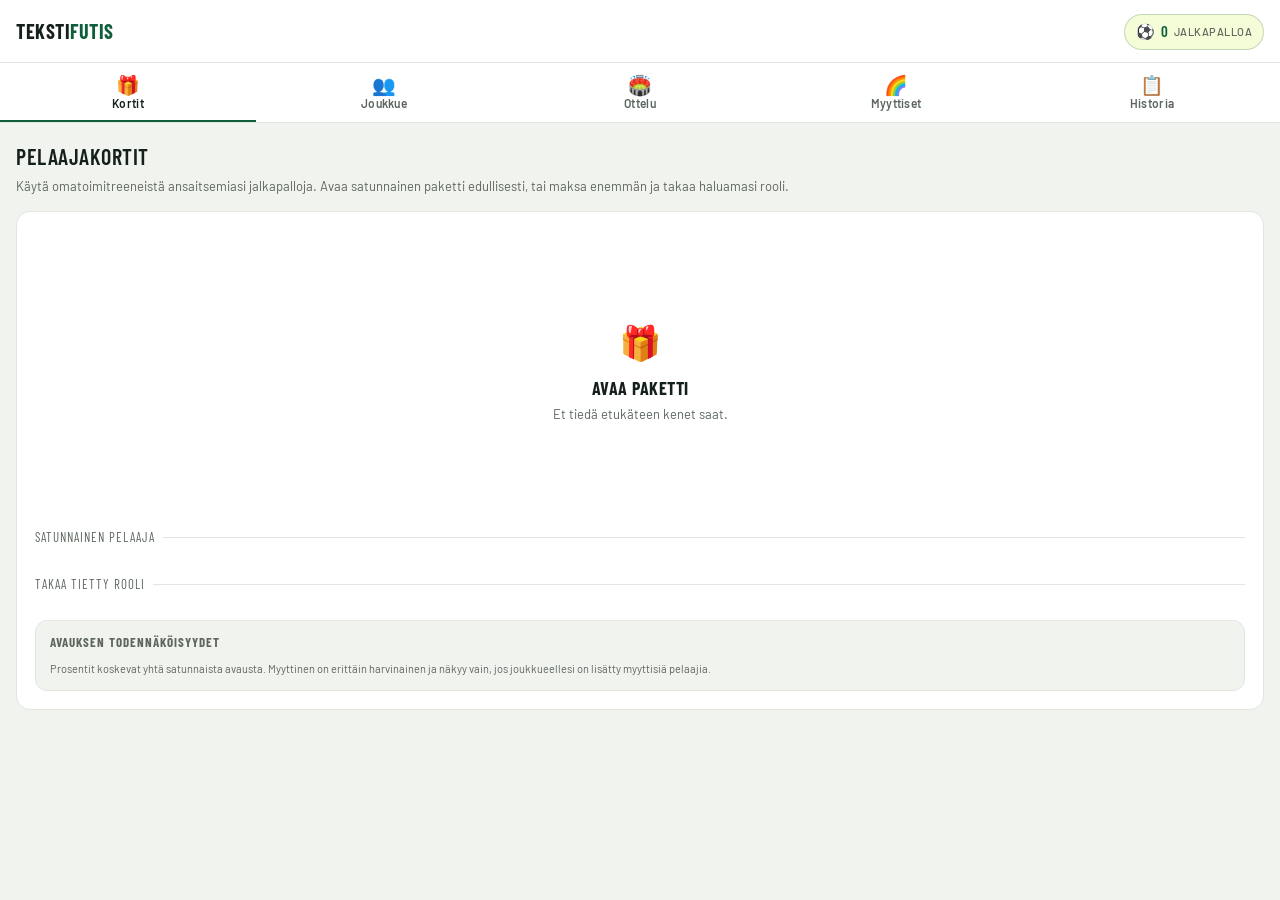
==== commit b3078d05: "Add files via upload" ====
--- a/tekstifutis.html
+++ b/tekstifutis.html
@@ -19,7 +19,7 @@
   </div>
 
   <nav class="tabs">
-    <button class="tab active" data-tab="veto"><span class="ico">🎁</span>Veto</button>
+    <button class="tab active" data-tab="veto"><span class="ico">🎁</span>Kortit</button>
     <button class="tab" data-tab="joukkue"><span class="ico">👥</span>Joukkue</button>
     <button class="tab" data-tab="ottelu"><span class="ico">🏟️</span>Ottelu</button>
     <button class="tab" data-tab="myyttiset"><span class="ico">🌈</span>Myyttiset</button>
@@ -28,7 +28,7 @@
 
   <main>
     <section class="view active" id="view-veto">
-      <h2>Pelaajaveto</h2>
+      <h2>Pelaajakortit</h2>
       <p class="sub">Käytä omatoimitreeneistä ansaitsemiasi jalkapalloja. Avaa satunnainen paketti edullisesti, tai maksa enemmän ja takaa haluamasi rooli.</p>
       <div class="card">
         <div class="pack-stage" id="pack-stage">
@@ -41,9 +41,9 @@
         <p class="pity" id="pity-note"></p>
         <p class="pity" id="cap-note"></p>
         <div class="prob-panel">
-          <div class="prob-title">Vetotodennäköisyydet</div>
+          <div class="prob-title">Avauksen todennäköisyydet</div>
           <div id="prob-list"></div>
-          <div class="prob-foot">Prosentit koskevat yhtä satunnaista vetoa. Myyttinen on erittäin harvinainen ja näkyy vain, jos joukkueellesi on lisätty myyttisiä pelaajia.</div>
+          <div class="prob-foot">Prosentit koskevat yhtä satunnaista avausta. Myyttinen on erittäin harvinainen ja näkyy vain, jos joukkueellesi on lisätty myyttisiä pelaajia.</div>
         </div>
       </div>
     </section>
